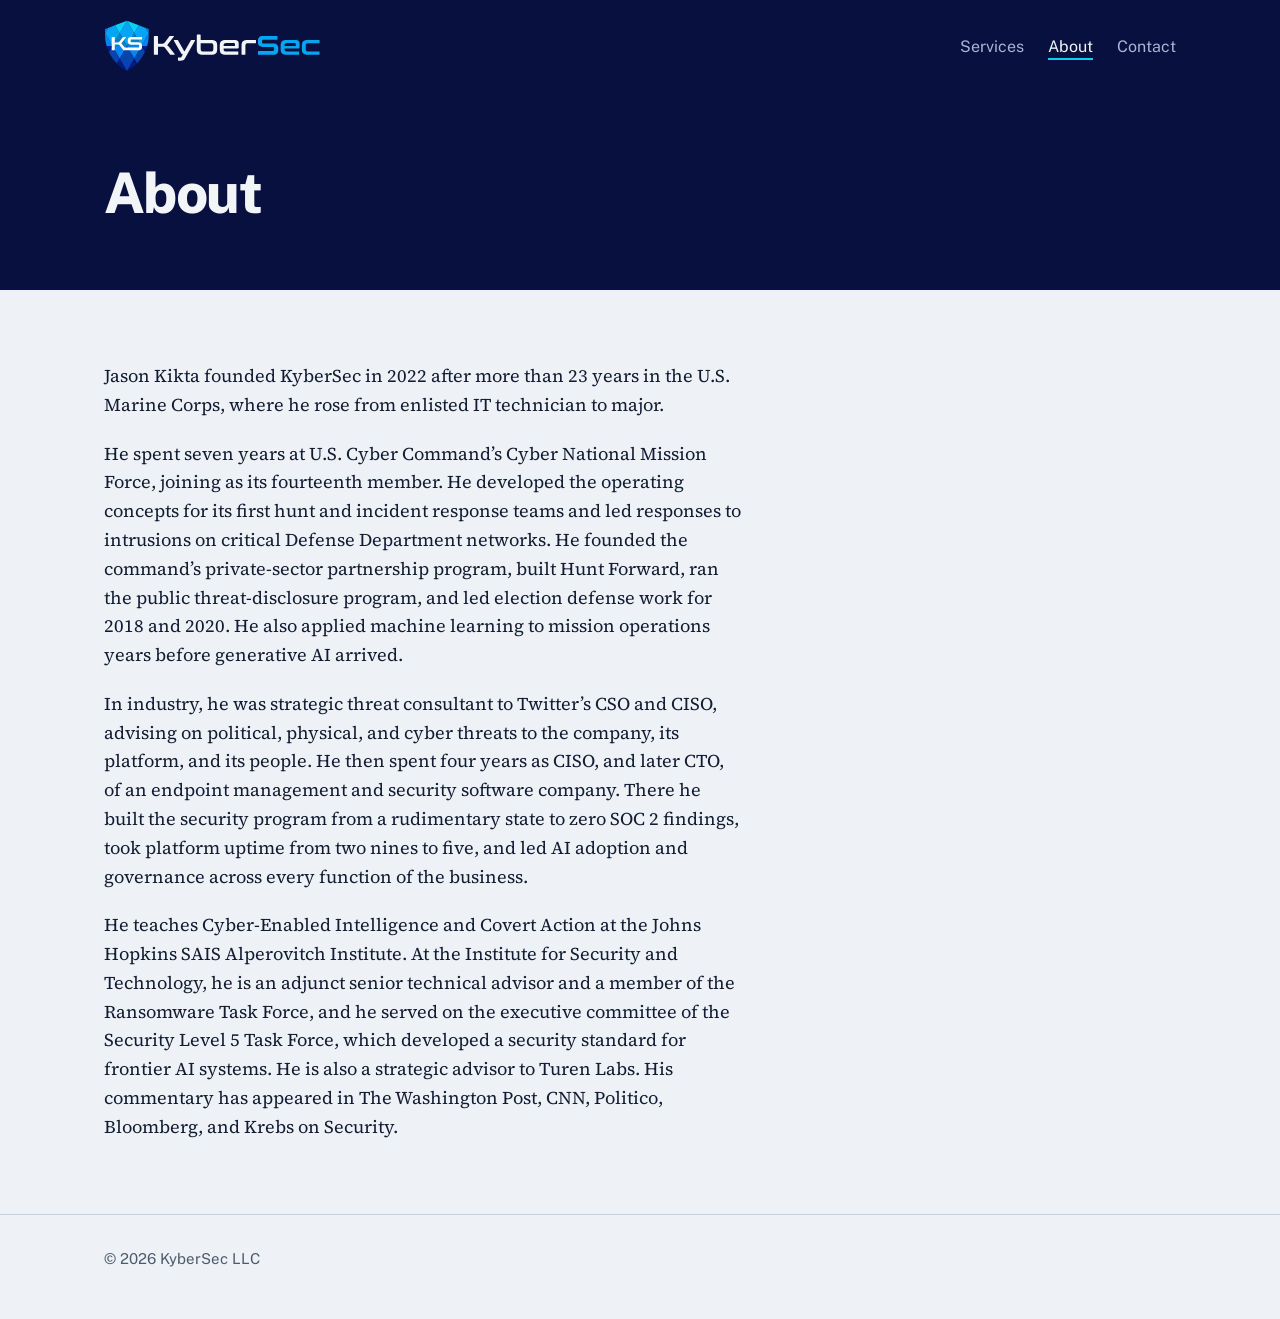
==== about/index.html @ e491bffc "Split site into home, services, about, and contact pages; add 404 Co-Authored-By: Claude Opus 5.5 <n" ====
<!doctype html>
<html lang="en">
<head>
  <meta charset="utf-8">
  <meta name="viewport" content="width=device-width, initial-scale=1">
  <meta http-equiv="Content-Security-Policy" content="default-src 'none'; style-src 'self'; font-src 'self'; img-src 'self'; base-uri 'none'; form-action 'none'">
  <meta name="referrer" content="strict-origin-when-cross-origin">
  <title>About | KyberSec LLC</title>
  <meta name="description" content="KyberSec LLC is the independent security consulting practice of Jason Kikta, advising executives, boards, and investors facing ransomware, extortion, and state-backed threats.">
  <link rel="canonical" href="https://www.kybersec.llc/about/">
  <meta property="og:type" content="website">
  <meta property="og:url" content="https://www.kybersec.llc/about/">
  <meta property="og:title" content="About | KyberSec LLC">
  <meta property="og:description" content="KyberSec LLC is the independent security consulting practice of Jason Kikta, advising executives, boards, and investors facing ransomware, extortion, and state-backed threats.">
  <meta property="og:image" content="https://www.kybersec.llc/og-image.png">
  <meta property="og:image:width" content="1200">
  <meta property="og:image:height" content="630">
  <meta name="twitter:card" content="summary_large_image">
  <link rel="icon" href="/favicon.svg" type="image/svg+xml">
  <link rel="icon" href="/favicon-32.png" sizes="32x32" type="image/png">
  <link rel="apple-touch-icon" href="/apple-touch-icon.png">
  <meta name="theme-color" content="#08103f">
  <link rel="preload" href="/fonts/public-sans.woff2" as="font" type="font/woff2" crossorigin>
  <link rel="preload" href="/fonts/source-serif-4.woff2" as="font" type="font/woff2" crossorigin>
  <link rel="stylesheet" href="/styles.css">
</head>
<body>
  <a class="skip" href="#main">Skip to content</a>
  <header class="masthead">
    <div class="wrap masthead-inner">
      <a class="wordmark" href="/"><img src="/logo-reverse.svg" alt="KyberSec LLC, home" width="250" height="60"></a>
      <nav aria-label="Primary">
        <ul>
          <li><a href="/services/">Services</a></li>
          <li><a href="/about/" aria-current="page">About</a></li>
          <li><a href="/contact/">Contact</a></li>
        </ul>
      </nav>
    </div>
    <div class="wrap hero hero-page">
      <h1>About</h1>
    </div>
  </header>

  <main id="main" class="wrap page-body">
        <div class="prose">
          <p>Jason Kikta founded KyberSec in 2022 after more than 23 years in the U.S. Marine Corps, where he rose from enlisted IT technician to major.</p>
          <p>He spent seven years at U.S. Cyber Command&rsquo;s Cyber National Mission Force, joining as its fourteenth member. He developed the operating concepts for its first hunt and incident response teams and led responses to intrusions on critical Defense Department networks. He founded the command&rsquo;s private-sector partnership program, built Hunt Forward, ran the public threat-disclosure program, and led election defense work for 2018 and 2020. He also applied machine learning to mission operations years before generative AI arrived.</p>
          <p>In industry, he was strategic threat consultant to Twitter&rsquo;s CSO and CISO, advising on political, physical, and cyber threats to the company, its platform, and its people. He then spent four years as CISO, and later CTO, of an endpoint management and security software company. There he built the security program from a rudimentary state to zero SOC&nbsp;2 findings, took platform uptime from two nines to five, and led AI adoption and governance across every function of the business.</p>
          <p>He teaches Cyber-Enabled Intelligence and Covert Action at the Johns Hopkins SAIS Alperovitch Institute. At the Institute for Security and Technology, he is an adjunct senior technical advisor and a member of the Ransomware Task Force, and he served on the executive committee of the Security Level&nbsp;5 Task Force, which developed a security standard for frontier AI systems. He is also a strategic advisor to Turen Labs. His commentary has appeared in The Washington Post, CNN, Politico, Bloomberg, and Krebs on Security.</p>
        </div>
  </main>

  <footer class="footer">
    <div class="wrap"><p>&copy; 2026 KyberSec LLC</p></div>
  </footer>
</body>
</html>
---- styles.css ----
@font-face {
  font-family: "Public Sans";
  src: url("fonts/public-sans.woff2") format("woff2");
  font-weight: 100 900;
  font-style: normal;
  font-display: swap;
}
@font-face {
  font-family: "Source Serif 4";
  src: url("fonts/source-serif-4.woff2") format("woff2");
  font-weight: 200 900;
  font-style: normal;
  font-display: swap;
}
@font-face {
  font-family: "Source Serif 4";
  src: url("fonts/source-serif-4-italic.woff2") format("woff2");
  font-weight: 200 900;
  font-style: italic;
  font-display: swap;
}

:root {
  --paper: #eef1f5;
  --ink: #121c33;
  --head: #061a86;
  --muted: #4d5a6e;
  --rule: #c9d1dc;
  --accent: #0684f4;
  --hero-bg: #08103f;
  --hero-ink: #f2f5f7;
  --hero-muted: #aab5d4;
  --hero-accent: #06d3f4;
  --sans: "Public Sans", system-ui, -apple-system, "Segoe UI", sans-serif;
  --serif: "Source Serif 4", Georgia, "Times New Roman", serif;
  --wrap: 72rem;
  --gutter: clamp(1rem, 4vw, 2.5rem);
}

@media (prefers-color-scheme: dark) {
  :root {
    --paper: #0b1230;
    --ink: #e4e9f2;
    --head: #e4e9f2;
    --muted: #9aa6c0;
    --rule: #243063;
    --accent: #06a5f4;
    --hero-bg: #060b2a;
  }
}

*, *::before, *::after { box-sizing: border-box; }

html { -webkit-text-size-adjust: 100%; scroll-behavior: smooth; }
@media (prefers-reduced-motion: reduce) { html { scroll-behavior: auto; } }

body {
  margin: 0;
  background: var(--paper);
  color: var(--ink);
  font-family: var(--serif);
  font-size: 1.125rem;
  line-height: 1.6;
  font-optical-sizing: auto;
  text-rendering: optimizeLegibility;
}

a { color: inherit; text-decoration-color: var(--accent); text-decoration-thickness: 1.5px; text-underline-offset: 0.2em; }
a:hover { text-decoration-thickness: 2.5px; }
:focus-visible { outline: 3px solid var(--accent); outline-offset: 3px; border-radius: 2px; }

.wrap { max-width: var(--wrap); margin-inline: auto; padding-inline: var(--gutter); }

.skip {
  position: absolute; left: -999px; top: 0;
  background: var(--paper); color: var(--ink); padding: 0.5rem 1rem; z-index: 10;
}
.skip:focus { left: 1rem; top: 1rem; }

/* Masthead and hero: the one loud element on the page */
.masthead {
  background: var(--hero-bg);
  color: var(--hero-ink);
  --accent: var(--hero-accent);
}
.masthead-inner {
  display: flex; align-items: center; justify-content: space-between;
  gap: 1rem; flex-wrap: wrap;
  padding-block: 1.25rem;
  font-family: var(--sans);
}
.wordmark { display: block; line-height: 0; }
.wordmark img { display: block; height: clamp(2.5rem, 5vw, 3.25rem); width: auto; }
.masthead nav ul { list-style: none; margin: 0; padding: 0; display: flex; gap: 1.5rem; }
.masthead nav a { text-decoration: none; font-size: 1rem; color: var(--hero-muted); }
.masthead nav a:hover { color: var(--hero-ink); text-decoration: underline; text-decoration-color: var(--accent); }

.hero { padding-block: clamp(3rem, 10vw, 7.5rem) clamp(3rem, 8vw, 6rem); }
.hero h1 {
  font-family: var(--sans);
  font-weight: 780;
  font-size: clamp(2.125rem, 5.4vw, 4.25rem);
  line-height: 1.04;
  letter-spacing: -0.028em;
  max-width: 21ch;
  margin: 0 0 1.75rem;
  text-wrap: balance;
}
.hero-sub {
  font-size: clamp(1.125rem, 2vw, 1.375rem);
  color: var(--hero-muted);
  max-width: 52ch;
  margin: 0 0 1.5rem;
}
.hero-cta { margin: 0; font-family: var(--sans); font-weight: 600; font-size: 1.0625rem; }

/* Content sections: label column plus content column */
.band { padding-block: clamp(3rem, 7vw, 5rem); }
.band + .band { border-top: 1px solid var(--rule); }

.grid { display: grid; grid-template-columns: 1fr; gap: 1.25rem; }
@media (min-width: 52rem) {
  .grid { grid-template-columns: 13rem minmax(0, 1fr); gap: 3rem; }
  .grid > h2 { position: sticky; top: 1.5rem; align-self: start; }
}

h2 {
  color: var(--head);
  font-family: var(--sans);
  font-weight: 650;
  font-size: 1.25rem;
  letter-spacing: -0.01em;
  margin: 0;
}

.services { margin: 0; }
.services > div { padding-block: 1.5rem; border-top: 1px solid var(--rule); }
.services > div:first-child { border-top: 0; padding-top: 0; }
.services dt {
  color: var(--head);
  font-family: var(--sans);
  font-weight: 650;
  font-size: 1.1875rem;
  line-height: 1.3;
  letter-spacing: -0.008em;
  margin-bottom: 0.5rem;
  max-width: 50ch;
}
.services dd { margin: 0; max-width: 64ch; color: var(--ink); }

.prose { max-width: 64ch; }
.prose p { margin: 0 0 1.1em; }
.prose p:last-child { margin-bottom: 0; }

.contact-list { list-style: none; margin: 1rem 0 0; padding: 0; font-family: var(--sans); font-weight: 600; }
.contact-list li + li { margin-top: 0.4rem; }

.footer {
  padding-block: 2rem 3rem;
  border-top: 1px solid var(--rule);
  font-family: var(--sans);
  font-size: 0.9375rem;
  color: var(--muted);
}
.footer p { margin: 0; }

/* Multi-page additions */
.masthead nav a[aria-current="page"] {
  color: var(--hero-ink);
  text-decoration: underline;
  text-decoration-color: var(--accent);
  text-decoration-thickness: 2px;
  text-underline-offset: 0.4em;
}
.hero-page { padding-block: clamp(2.5rem, 6vw, 4.5rem) clamp(2rem, 5vw, 3.5rem); }
.hero-page h1 { font-size: clamp(2.25rem, 5vw, 3.5rem); margin-bottom: 0.75rem; }
.hero-page .hero-sub { margin-bottom: 0; }
.page-body { padding-block: clamp(2.5rem, 6vw, 4.5rem); }
.page-body > .services, .page-body > .prose { max-width: 64ch; }
.page-body > .services > div:first-child { padding-top: 0; }

.service-names { list-style: none; margin: 0; padding: 0; font-family: var(--sans); font-weight: 600; color: var(--head); font-size: 1.125rem; line-height: 1.35; }
.service-names li { padding-block: 0.75rem; border-top: 1px solid var(--rule); }
.service-names li:first-child { border-top: 0; padding-top: 0; }
.more { font-family: var(--sans); font-weight: 600; margin: 1.5rem 0 0; }
.prose .more { margin-top: 1.25rem; }
.service-names a { text-decoration: none; }
.service-names a:hover { text-decoration: underline; text-decoration-color: var(--accent); }
.services > div { scroll-margin-top: 1.5rem; }
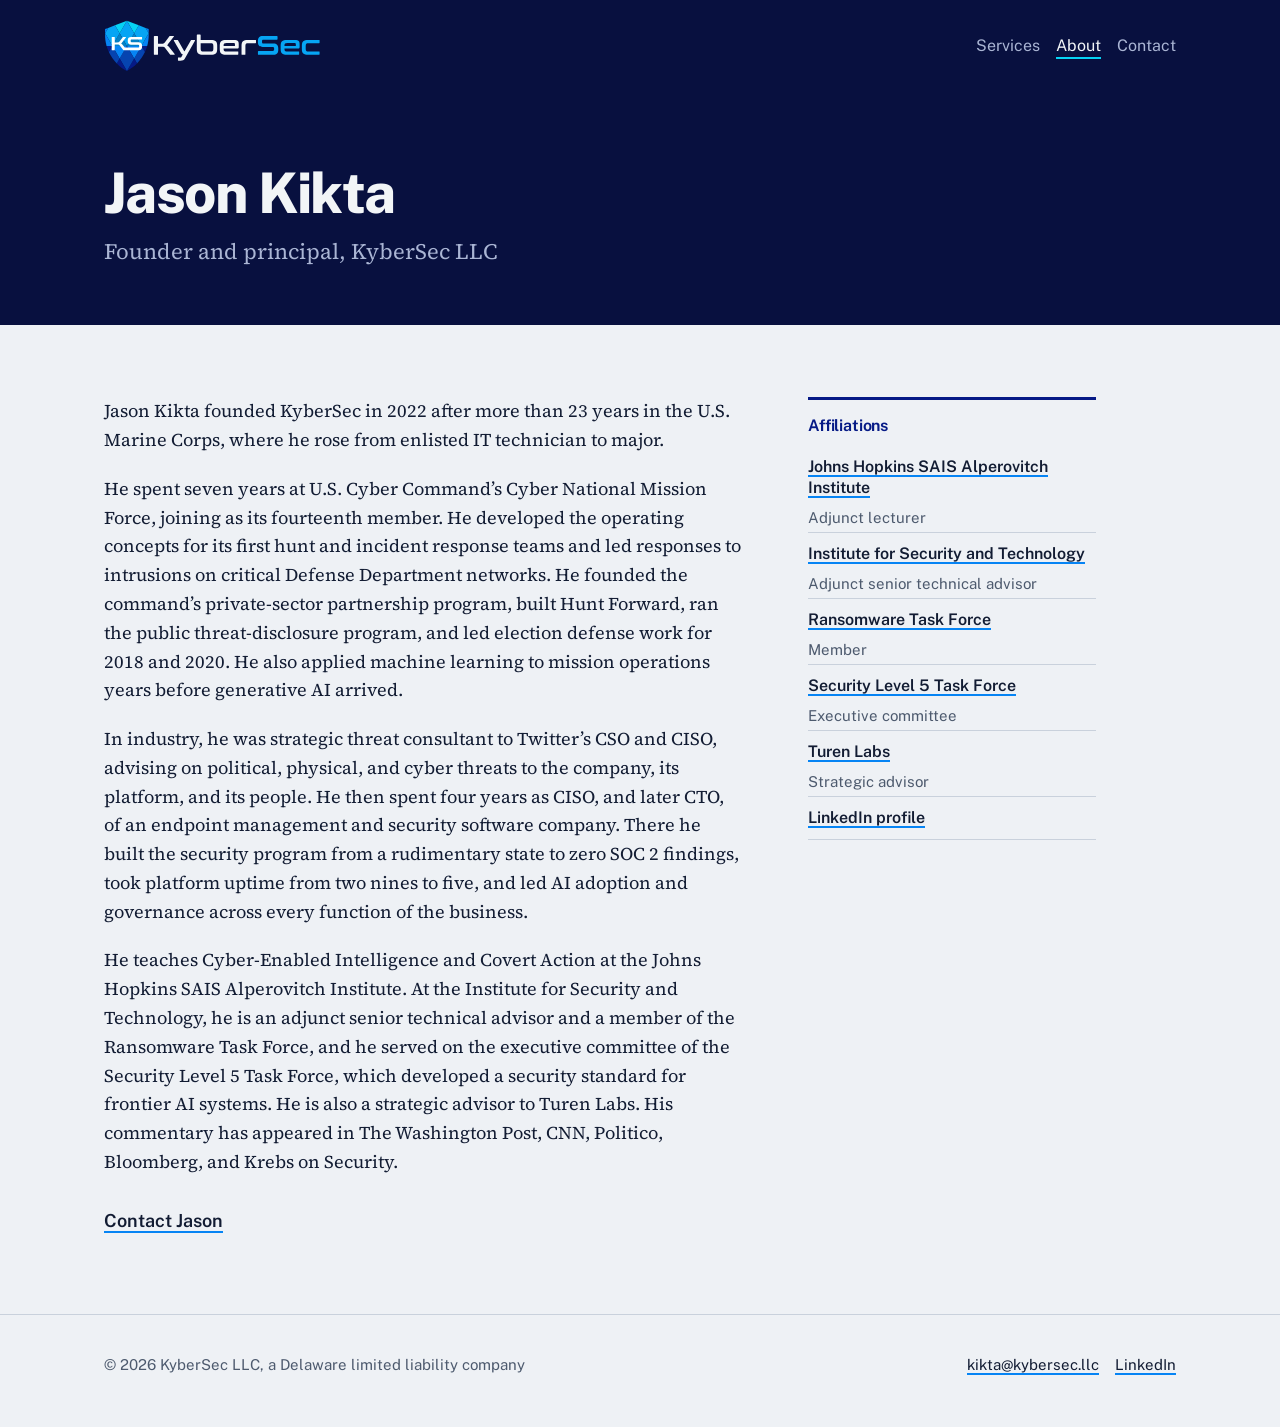
==== commit eae7fb7c: "Apply design review fixes; add llms.txt, robots, sitemap, security.txt, manifest Co-Authored-By: Cla" ====
--- a/about/index.html
+++ b/about/index.html
@@ -3,26 +3,63 @@
 <head>
   <meta charset="utf-8">
   <meta name="viewport" content="width=device-width, initial-scale=1">
-  <meta http-equiv="Content-Security-Policy" content="default-src 'none'; style-src 'self'; font-src 'self'; img-src 'self'; base-uri 'none'; form-action 'none'">
+  <meta http-equiv="Content-Security-Policy" content="default-src 'none'; style-src 'self'; font-src 'self'; img-src 'self'; manifest-src 'self'; base-uri 'none'; form-action 'none'">
   <meta name="referrer" content="strict-origin-when-cross-origin">
-  <title>About | KyberSec LLC</title>
-  <meta name="description" content="KyberSec LLC is the independent security consulting practice of Jason Kikta, advising executives, boards, and investors facing ransomware, extortion, and state-backed threats.">
+  <title>Jason Kikta | KyberSec LLC</title>
+  <meta name="description" content="Jason Kikta, founder of KyberSec LLC: former U.S. Cyber Command Cyber National Mission Force, former CISO and CTO, and adjunct at Johns Hopkins SAIS and the Institute for Security and Technology.">
   <link rel="canonical" href="https://www.kybersec.llc/about/">
   <meta property="og:type" content="website">
+  <meta property="og:site_name" content="KyberSec LLC">
   <meta property="og:url" content="https://www.kybersec.llc/about/">
-  <meta property="og:title" content="About | KyberSec LLC">
-  <meta property="og:description" content="KyberSec LLC is the independent security consulting practice of Jason Kikta, advising executives, boards, and investors facing ransomware, extortion, and state-backed threats.">
+  <meta property="og:title" content="Jason Kikta | KyberSec LLC">
+  <meta property="og:description" content="Jason Kikta, founder of KyberSec LLC: former U.S. Cyber Command Cyber National Mission Force, former CISO and CTO, and adjunct at Johns Hopkins SAIS and the Institute for Security and Technology.">
   <meta property="og:image" content="https://www.kybersec.llc/og-image.png">
   <meta property="og:image:width" content="1200">
   <meta property="og:image:height" content="630">
+  <meta property="og:image:alt" content="KyberSec logo on a navy background with the line: Independent security advice from Jason Kikta.">
   <meta name="twitter:card" content="summary_large_image">
   <link rel="icon" href="/favicon.svg" type="image/svg+xml">
   <link rel="icon" href="/favicon-32.png" sizes="32x32" type="image/png">
   <link rel="apple-touch-icon" href="/apple-touch-icon.png">
+  <link rel="manifest" href="/site.webmanifest">
+  <link rel="describedby" href="/llms.txt" type="text/markdown">
   <meta name="theme-color" content="#08103f">
   <link rel="preload" href="/fonts/public-sans.woff2" as="font" type="font/woff2" crossorigin>
   <link rel="preload" href="/fonts/source-serif-4.woff2" as="font" type="font/woff2" crossorigin>
   <link rel="stylesheet" href="/styles.css">
+  <script type="application/ld+json">
+{
+ "@context": "https://schema.org",
+ "@graph": [
+  {
+   "@type": "ProfessionalService",
+   "@id": "https://www.kybersec.llc/#org",
+   "name": "KyberSec LLC",
+   "url": "https://www.kybersec.llc/",
+   "logo": "https://www.kybersec.llc/logo.svg",
+   "email": "kikta@kybersec.llc",
+   "founder": {
+    "@id": "https://www.kybersec.llc/about/#jason"
+   },
+   "description": "Independent security consulting for executives, boards, and investors facing ransomware, extortion, and state-backed threats."
+  },
+  {
+   "@type": "Person",
+   "@id": "https://www.kybersec.llc/about/#jason",
+   "name": "Jason Kikta",
+   "jobTitle": "Principal",
+   "worksFor": {
+    "@id": "https://www.kybersec.llc/#org"
+   },
+   "url": "https://www.kybersec.llc/about/",
+   "sameAs": [
+    "https://www.linkedin.com/in/jkikta",
+    "https://securityandtechnology.org/person/jason-kikta/"
+   ]
+  }
+ ]
+}
+  </script>
 </head>
 <body>
   <a class="skip" href="#main">Skip to content</a>
@@ -37,22 +74,44 @@
         </ul>
       </nav>
     </div>
-    <div class="wrap hero hero-page">
-      <h1>About</h1>
+  </header>
+  <main id="main" tabindex="-1">
+    <div class="hero-band">
+      <div class="wrap hero hero-page">
+        <h1>Jason Kikta</h1>
+      <p class="hero-sub">Founder and principal, KyberSec LLC</p>
+      </div>
     </div>
-  </header>
-
-  <main id="main" class="wrap page-body">
-        <div class="prose">
+    <div class="wrap page-body about-grid">
+      <div class="prose" id="jason">
           <p>Jason Kikta founded KyberSec in 2022 after more than 23 years in the U.S. Marine Corps, where he rose from enlisted IT technician to major.</p>
           <p>He spent seven years at U.S. Cyber Command&rsquo;s Cyber National Mission Force, joining as its fourteenth member. He developed the operating concepts for its first hunt and incident response teams and led responses to intrusions on critical Defense Department networks. He founded the command&rsquo;s private-sector partnership program, built Hunt Forward, ran the public threat-disclosure program, and led election defense work for 2018 and 2020. He also applied machine learning to mission operations years before generative AI arrived.</p>
           <p>In industry, he was strategic threat consultant to Twitter&rsquo;s CSO and CISO, advising on political, physical, and cyber threats to the company, its platform, and its people. He then spent four years as CISO, and later CTO, of an endpoint management and security software company. There he built the security program from a rudimentary state to zero SOC&nbsp;2 findings, took platform uptime from two nines to five, and led AI adoption and governance across every function of the business.</p>
           <p>He teaches Cyber-Enabled Intelligence and Covert Action at the Johns Hopkins SAIS Alperovitch Institute. At the Institute for Security and Technology, he is an adjunct senior technical advisor and a member of the Ransomware Task Force, and he served on the executive committee of the Security Level&nbsp;5 Task Force, which developed a security standard for frontier AI systems. He is also a strategic advisor to Turen Labs. His commentary has appeared in The Washington Post, CNN, Politico, Bloomberg, and Krebs on Security.</p>
-        </div>
+        <p class="more"><a href="/contact/">Contact Jason</a></p>
+      </div>
+      <aside class="facts" aria-labelledby="facts-h">
+        <h2 id="facts-h">Affiliations</h2>
+        <ul>
+          <li><a href="https://alperovitch.sais.jhu.edu/">Johns Hopkins SAIS Alperovitch Institute</a><span>Adjunct lecturer</span></li>
+          <li><a href="https://securityandtechnology.org/person/jason-kikta/">Institute for Security and Technology</a><span>Adjunct senior technical advisor</span></li>
+          <li><a href="https://securityandtechnology.org/ransomwaretaskforce/">Ransomware Task Force</a><span>Member</span></li>
+          <li><a href="https://securityandtechnology.org/sl5/">Security Level&nbsp;5 Task Force</a><span>Executive committee</span></li>
+          <li><a href="https://turen.io/">Turen Labs</a><span>Strategic advisor</span></li>
+          <li><a href="https://www.linkedin.com/in/jkikta" rel="noopener">LinkedIn profile</a></li>
+        </ul>
+      </aside>
+    </div>
   </main>
 
   <footer class="footer">
-    <div class="wrap"><p>&copy; 2026 KyberSec LLC</p></div>
+    <div class="wrap footer-inner">
+      <p>&copy; 2026 KyberSec LLC, a Delaware limited liability company</p>
+      <ul>
+        <li><a href="mailto:kikta@kybersec.llc">kikta@kybersec.llc</a></li>
+        <li><a href="https://www.linkedin.com/in/jkikta" rel="noopener">LinkedIn</a></li>
+      </ul>
+    </div>
   </footer>
 </body>
 </html>
--- a/styles.css
+++ b/styles.css
@@ -39,13 +39,13 @@
 
 @media (prefers-color-scheme: dark) {
   :root {
-    --paper: #0b1230;
+    --paper: #0f1838;
     --ink: #e4e9f2;
-    --head: #e4e9f2;
-    --muted: #9aa6c0;
-    --rule: #243063;
+    --head: #9ccbff;
+    --muted: #a3afc8;
+    --rule: #2a3770;
     --accent: #06a5f4;
-    --hero-bg: #060b2a;
+    --hero-bg: #050920;
   }
 }
 
@@ -77,94 +77,34 @@
 }
 .skip:focus { left: 1rem; top: 1rem; }
 
+/* Page frame: footer stays at the bottom on short pages */
+body { display: flex; flex-direction: column; min-height: 100vh; min-height: 100dvh; }
+main { flex: 1 0 auto; }
+main:focus { outline: none; }
+
 /* Masthead and hero: the one loud element on the page */
-.masthead {
+.masthead, .hero-band {
   background: var(--hero-bg);
   color: var(--hero-ink);
   --accent: var(--hero-accent);
 }
+@media (prefers-color-scheme: dark) {
+  .hero-band { border-bottom: 1px solid var(--rule); }
+}
 .masthead-inner {
   display: flex; align-items: center; justify-content: space-between;
-  gap: 1rem; flex-wrap: wrap;
-  padding-block: 1.25rem;
-  font-family: var(--sans);
-}
-.wordmark { display: block; line-height: 0; }
+  gap: 0.5rem 1rem; flex-wrap: wrap;
+  padding-block: 0.75rem;
+  font-family: var(--sans);
+}
+.wordmark { display: block; line-height: 0; padding-block: 0.5rem; }
 .wordmark img { display: block; height: clamp(2.5rem, 5vw, 3.25rem); width: auto; }
-.masthead nav ul { list-style: none; margin: 0; padding: 0; display: flex; gap: 1.5rem; }
-.masthead nav a { text-decoration: none; font-size: 1rem; color: var(--hero-muted); }
+.masthead nav ul { list-style: none; margin: 0 -0.5rem; padding: 0; display: flex; }
+.masthead nav a {
+  display: inline-block; padding: 0.75rem 0.5rem;
+  text-decoration: none; font-size: 1rem; color: var(--hero-muted);
+}
 .masthead nav a:hover { color: var(--hero-ink); text-decoration: underline; text-decoration-color: var(--accent); }
-
-.hero { padding-block: clamp(3rem, 10vw, 7.5rem) clamp(3rem, 8vw, 6rem); }
-.hero h1 {
-  font-family: var(--sans);
-  font-weight: 780;
-  font-size: clamp(2.125rem, 5.4vw, 4.25rem);
-  line-height: 1.04;
-  letter-spacing: -0.028em;
-  max-width: 21ch;
-  margin: 0 0 1.75rem;
-  text-wrap: balance;
-}
-.hero-sub {
-  font-size: clamp(1.125rem, 2vw, 1.375rem);
-  color: var(--hero-muted);
-  max-width: 52ch;
-  margin: 0 0 1.5rem;
-}
-.hero-cta { margin: 0; font-family: var(--sans); font-weight: 600; font-size: 1.0625rem; }
-
-/* Content sections: label column plus content column */
-.band { padding-block: clamp(3rem, 7vw, 5rem); }
-.band + .band { border-top: 1px solid var(--rule); }
-
-.grid { display: grid; grid-template-columns: 1fr; gap: 1.25rem; }
-@media (min-width: 52rem) {
-  .grid { grid-template-columns: 13rem minmax(0, 1fr); gap: 3rem; }
-  .grid > h2 { position: sticky; top: 1.5rem; align-self: start; }
-}
-
-h2 {
-  color: var(--head);
-  font-family: var(--sans);
-  font-weight: 650;
-  font-size: 1.25rem;
-  letter-spacing: -0.01em;
-  margin: 0;
-}
-
-.services { margin: 0; }
-.services > div { padding-block: 1.5rem; border-top: 1px solid var(--rule); }
-.services > div:first-child { border-top: 0; padding-top: 0; }
-.services dt {
-  color: var(--head);
-  font-family: var(--sans);
-  font-weight: 650;
-  font-size: 1.1875rem;
-  line-height: 1.3;
-  letter-spacing: -0.008em;
-  margin-bottom: 0.5rem;
-  max-width: 50ch;
-}
-.services dd { margin: 0; max-width: 64ch; color: var(--ink); }
-
-.prose { max-width: 64ch; }
-.prose p { margin: 0 0 1.1em; }
-.prose p:last-child { margin-bottom: 0; }
-
-.contact-list { list-style: none; margin: 1rem 0 0; padding: 0; font-family: var(--sans); font-weight: 600; }
-.contact-list li + li { margin-top: 0.4rem; }
-
-.footer {
-  padding-block: 2rem 3rem;
-  border-top: 1px solid var(--rule);
-  font-family: var(--sans);
-  font-size: 0.9375rem;
-  color: var(--muted);
-}
-.footer p { margin: 0; }
-
-/* Multi-page additions */
 .masthead nav a[aria-current="page"] {
   color: var(--hero-ink);
   text-decoration: underline;
@@ -172,18 +112,94 @@
   text-decoration-thickness: 2px;
   text-underline-offset: 0.4em;
 }
-.hero-page { padding-block: clamp(2.5rem, 6vw, 4.5rem) clamp(2rem, 5vw, 3.5rem); }
-.hero-page h1 { font-size: clamp(2.25rem, 5vw, 3.5rem); margin-bottom: 0.75rem; }
-.hero-page .hero-sub { margin-bottom: 0; }
+
+.hero { padding-block: clamp(2.5rem, 9vw, 7rem) clamp(3rem, 8vw, 6rem); }
+.hero h1 {
+  font-family: var(--sans);
+  font-weight: 780;
+  font-size: clamp(2.125rem, 5.4vw, 4.25rem);
+  line-height: 1.04;
+  letter-spacing: -0.028em;
+  max-width: 21ch;
+  margin: 0;
+  text-wrap: balance;
+}
+.hero-sub {
+  font-size: clamp(1.125rem, 2vw, 1.375rem);
+  color: var(--hero-muted);
+  max-width: 52ch;
+  margin: 0.75rem 0 0;
+}
+.hero-page { padding-block: clamp(2rem, 6vw, 4.5rem) clamp(2rem, 5vw, 3.5rem); }
+.hero-page h1 { font-size: clamp(2.25rem, 5vw, 3.5rem); }
+
+/* Body */
 .page-body { padding-block: clamp(2.5rem, 6vw, 4.5rem); }
-.page-body > .services, .page-body > .prose { max-width: 64ch; }
-.page-body > .services > div:first-child { padding-top: 0; }
-
-.service-names { list-style: none; margin: 0; padding: 0; font-family: var(--sans); font-weight: 600; color: var(--head); font-size: 1.125rem; line-height: 1.35; }
-.service-names li { padding-block: 0.75rem; border-top: 1px solid var(--rule); }
-.service-names li:first-child { border-top: 0; padding-top: 0; }
-.more { font-family: var(--sans); font-weight: 600; margin: 1.5rem 0 0; }
-.prose .more { margin-top: 1.25rem; }
-.service-names a { text-decoration: none; }
+
+h2 {
+  color: var(--head);
+  font-family: var(--sans);
+  font-weight: 650;
+  font-size: 1.25rem;
+  line-height: 1.3;
+  letter-spacing: -0.01em;
+  margin: 0;
+}
+.section-label { margin-bottom: 1rem; }
+
+.prose { max-width: 64ch; }
+.prose p { margin: 0 0 1.1em; }
+.prose p:last-child { margin-bottom: 0; }
+.prose h2 { margin: 2.25rem 0 0.5rem; }
+
+/* Home: service index */
+.service-names { list-style: none; margin: 0; padding: 0; max-width: 64ch; font-family: var(--sans); font-weight: 600; font-size: 1.125rem; line-height: 1.35; }
+.service-names li { border-top: 1px solid var(--rule); }
+.service-names li:last-child { border-bottom: 1px solid var(--rule); }
+.service-names a {
+  display: flex; justify-content: space-between; align-items: baseline; gap: 1rem;
+  padding-block: 0.9rem;
+  color: var(--head); text-decoration: none;
+}
+.service-names a::after { content: "\203A"; color: var(--accent); font-size: 1.4em; line-height: 0.8; }
 .service-names a:hover { text-decoration: underline; text-decoration-color: var(--accent); }
-.services > div { scroll-margin-top: 1.5rem; }
+
+/* Services page */
+.services { max-width: 64ch; }
+.service { padding-block: 1.5rem; border-top: 1px solid var(--rule); scroll-margin-top: 1.5rem; }
+.service:first-child { border-top: 0; padding-top: 0; }
+.service h2 { font-size: 1.1875rem; margin-bottom: 0.5rem; }
+.service p { margin: 0; }
+.more { font-family: var(--sans); font-weight: 600; margin: 2rem 0 0; }
+.prose .more { margin-top: 1.5rem; }
+
+/* About page */
+.about-grid { display: grid; gap: 2.5rem; }
+@media (min-width: 60rem) {
+  .about-grid { grid-template-columns: minmax(0, 64ch) minmax(14rem, 18rem); gap: 4rem; align-items: start; }
+}
+.facts { font-family: var(--sans); font-size: 1rem; line-height: 1.35; border-top: 3px solid var(--head); padding-top: 1rem; }
+.facts h2 { font-size: 1rem; margin-bottom: 0.5rem; }
+.facts ul { list-style: none; margin: 0; padding: 0; }
+.facts li { padding-block: 0.6rem; border-bottom: 1px solid var(--rule); }
+.facts a { font-weight: 600; }
+.facts span { display: block; color: var(--muted); font-size: 0.9375rem; margin-top: 0.15rem; }
+
+/* Contact */
+.contact-list { list-style: none; margin: 0.75rem 0 0; padding: 0; font-family: var(--sans); font-weight: 600; }
+.contact-list a { display: inline-block; padding-block: 0.6rem; }
+
+/* Footer */
+.footer {
+  padding-block: 1.75rem 2.5rem;
+  border-top: 1px solid var(--rule);
+  font-family: var(--sans);
+  font-size: 0.9375rem;
+  color: var(--muted);
+}
+.footer-inner { display: flex; flex-wrap: wrap; justify-content: space-between; align-items: center; gap: 0.5rem 1.5rem; }
+.footer p { margin: 0; }
+.footer ul { list-style: none; margin: 0 -0.5rem; padding: 0; display: flex; flex-wrap: wrap; }
+.footer ul a { display: inline-block; padding: 0.6rem 0.5rem; color: var(--ink); }
+.facts a, .more a { display: inline-block; padding-block: 0.4rem; }
+.facts li { padding-block: 0.25rem; }
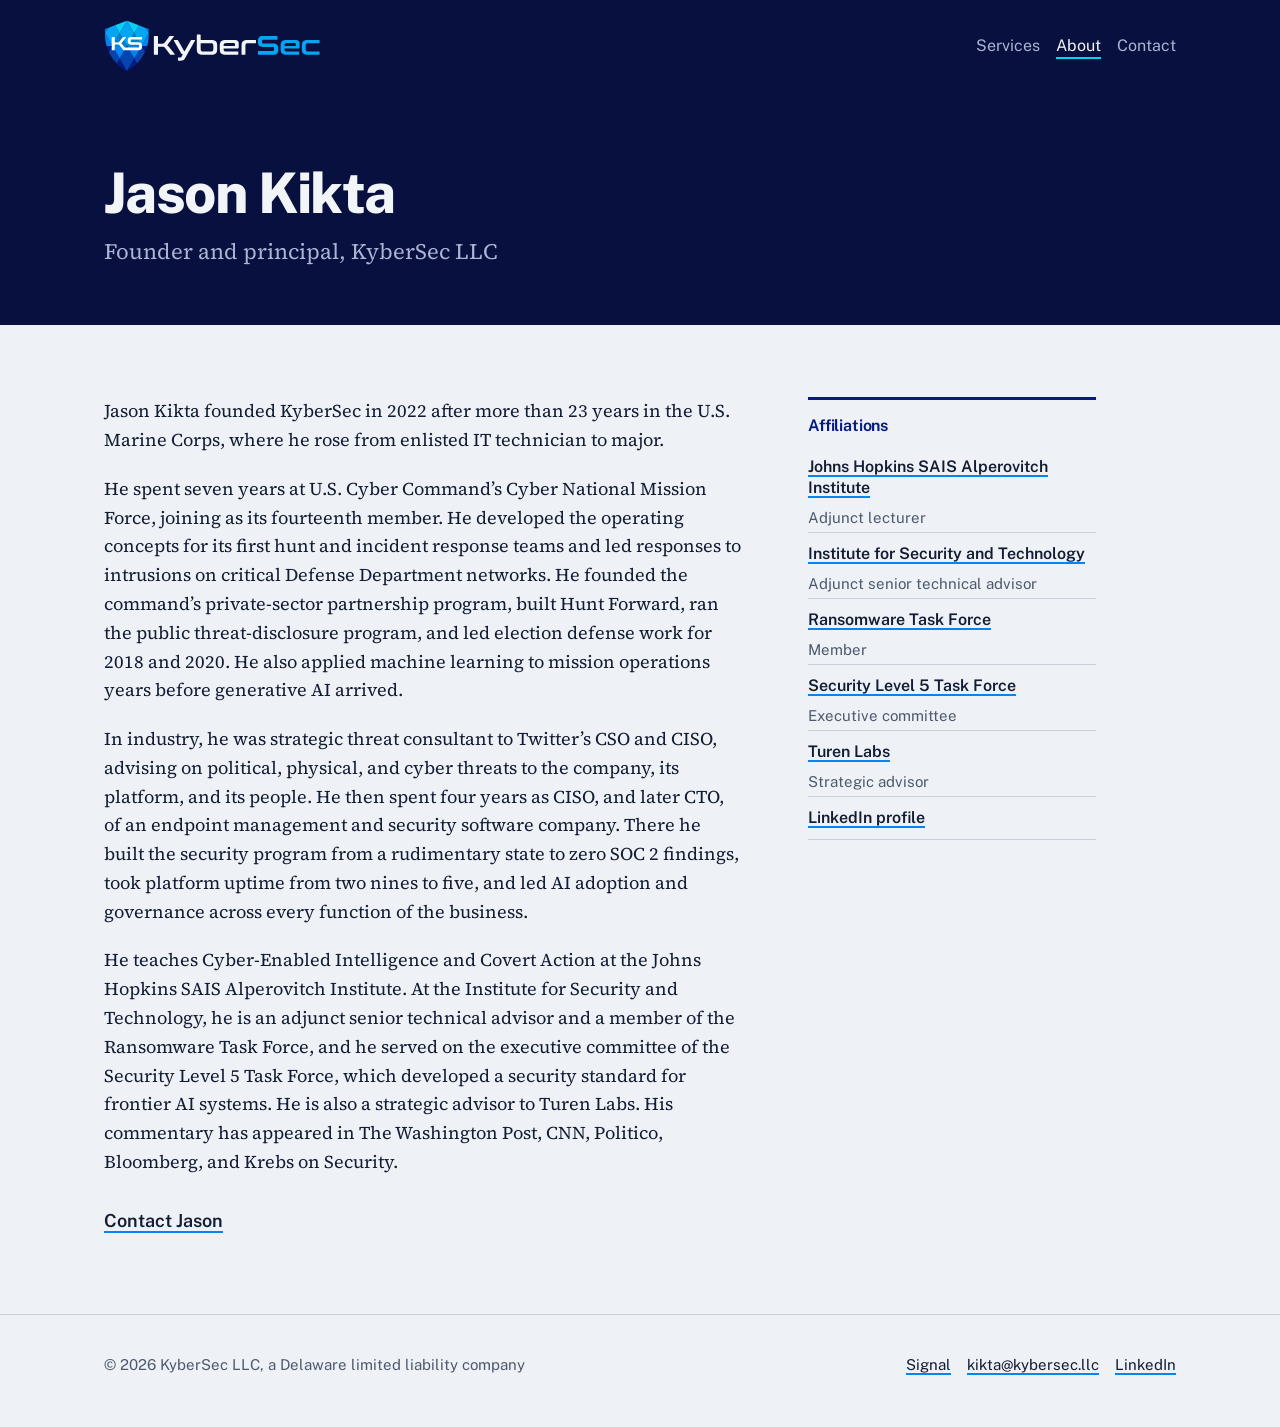
==== commit a7f01f68: "Make Signal the primary contact: tap link, QR code, footer link Co-Authored-By: Claude Opus 5.5 <nor" ====
--- a/about/index.html
+++ b/about/index.html
@@ -108,6 +108,7 @@
     <div class="wrap footer-inner">
       <p>&copy; 2026 KyberSec LLC, a Delaware limited liability company</p>
       <ul>
+        <li><a href="https://signal.me/#eu/uKuiqjh27JBwfQ8UtlD77HINbyJ3RTp33RQztLLfVzUA3m6VDRRMsIzrnYrjlqFu" rel="noopener">Signal</a></li>
         <li><a href="mailto:kikta@kybersec.llc">kikta@kybersec.llc</a></li>
         <li><a href="https://www.linkedin.com/in/jkikta" rel="noopener">LinkedIn</a></li>
       </ul>
--- a/styles.css
+++ b/styles.css
@@ -203,3 +203,21 @@
 .footer ul a { display: inline-block; padding: 0.6rem 0.5rem; color: var(--ink); }
 .facts a, .more a { display: inline-block; padding-block: 0.4rem; }
 .facts li { padding-block: 0.25rem; }
+.contact-list li { padding-block: 0.6rem; }
+.contact-list li a { padding-block: 0; }
+.handle { font-weight: 600; }
+.contact-list li:has(> a:only-child) a { padding-block: 0.6rem; }
+
+/* Contact layout */
+.contact-grid { display: grid; gap: 2.5rem; }
+@media (min-width: 52rem) {
+  .contact-grid { grid-template-columns: minmax(0, 64ch) 14rem; gap: 4rem; align-items: start; }
+}
+.contact-list li { display: flex; flex-wrap: wrap; align-items: baseline; gap: 0 1rem; padding-block: 0.35rem; }
+.contact-list .label { font-weight: 400; color: var(--muted); min-width: 5.5rem; }
+.contact-list li a { padding-block: 0.4rem; }
+.qr { margin: 0; font-family: var(--sans); font-size: 0.9375rem; color: var(--muted); line-height: 1.4; }
+.qr a { display: block; line-height: 0; }
+.qr img { width: 100%; max-width: 14rem; height: auto; border-radius: 6px; border: 1px solid var(--rule); }
+.qr figcaption { margin-top: 0.6rem; max-width: 14rem; }
+@media (max-width: 51.99rem) { .qr { display: none; } }
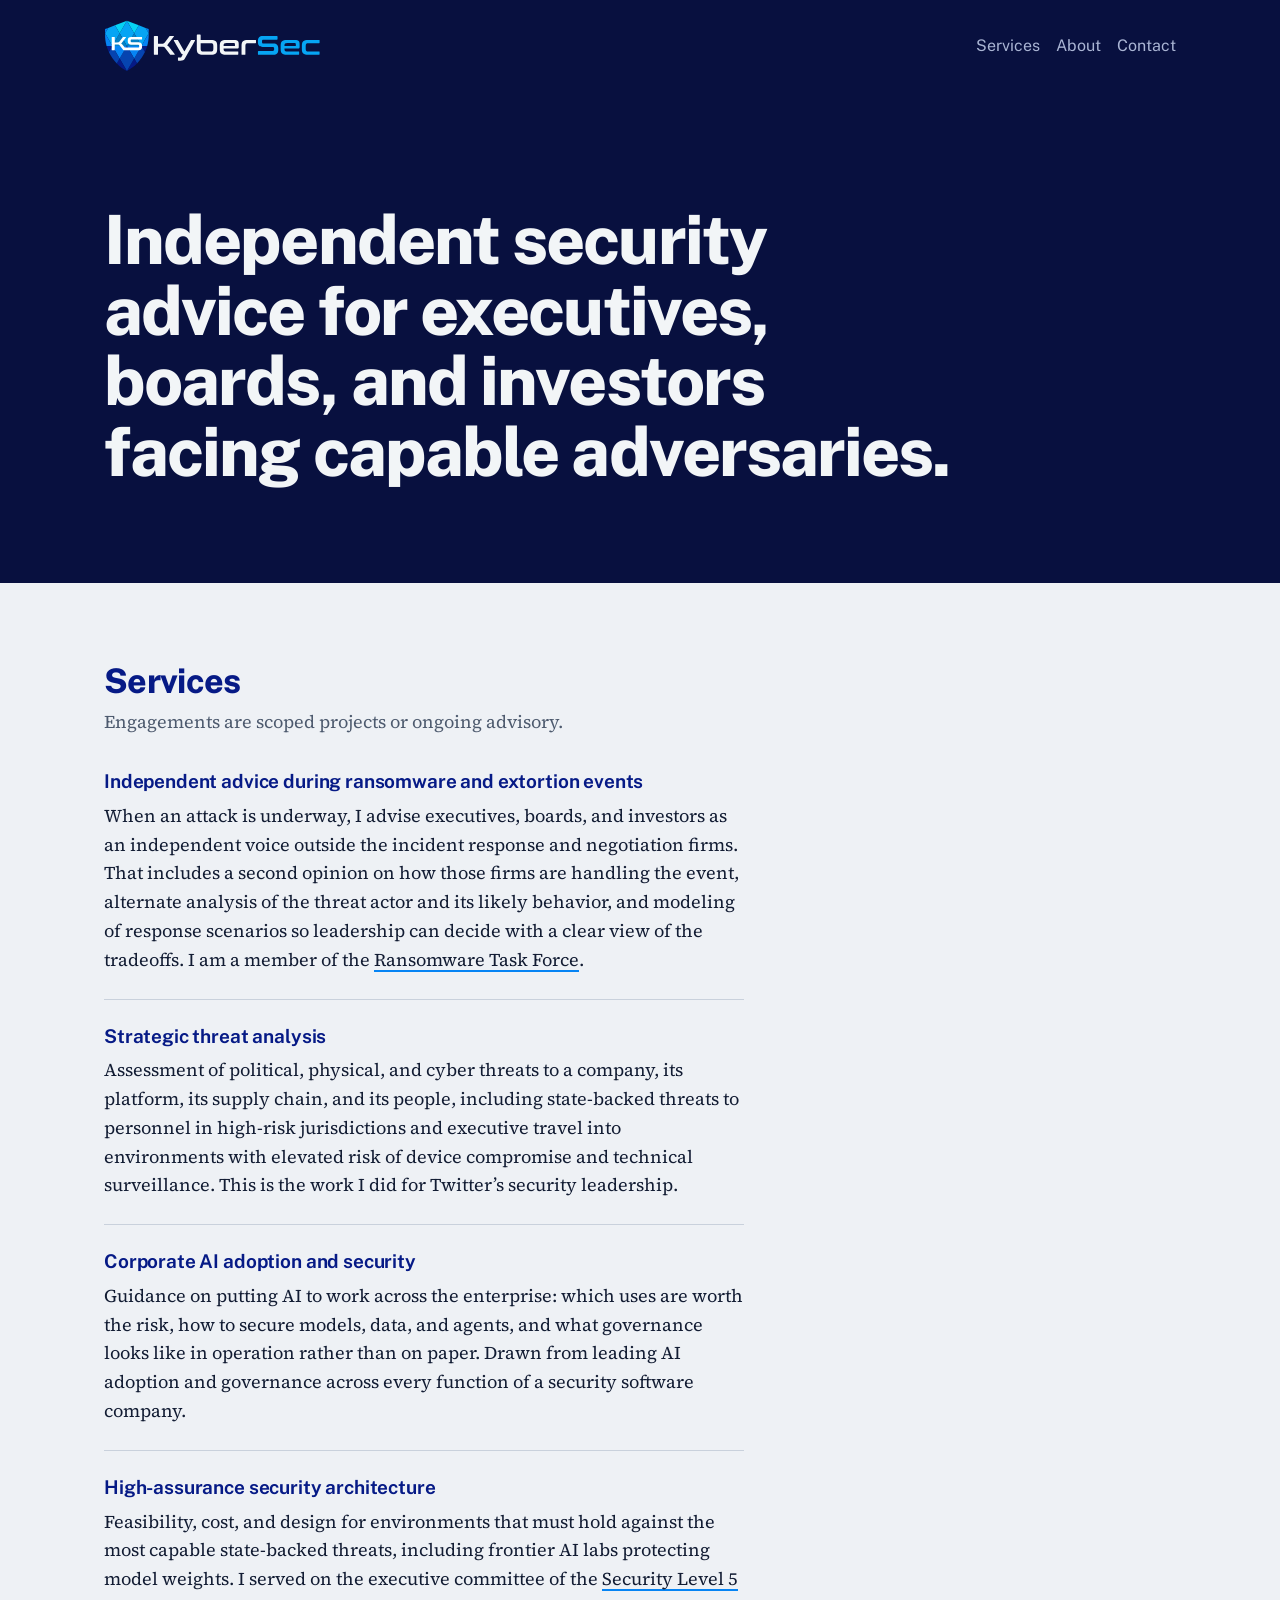
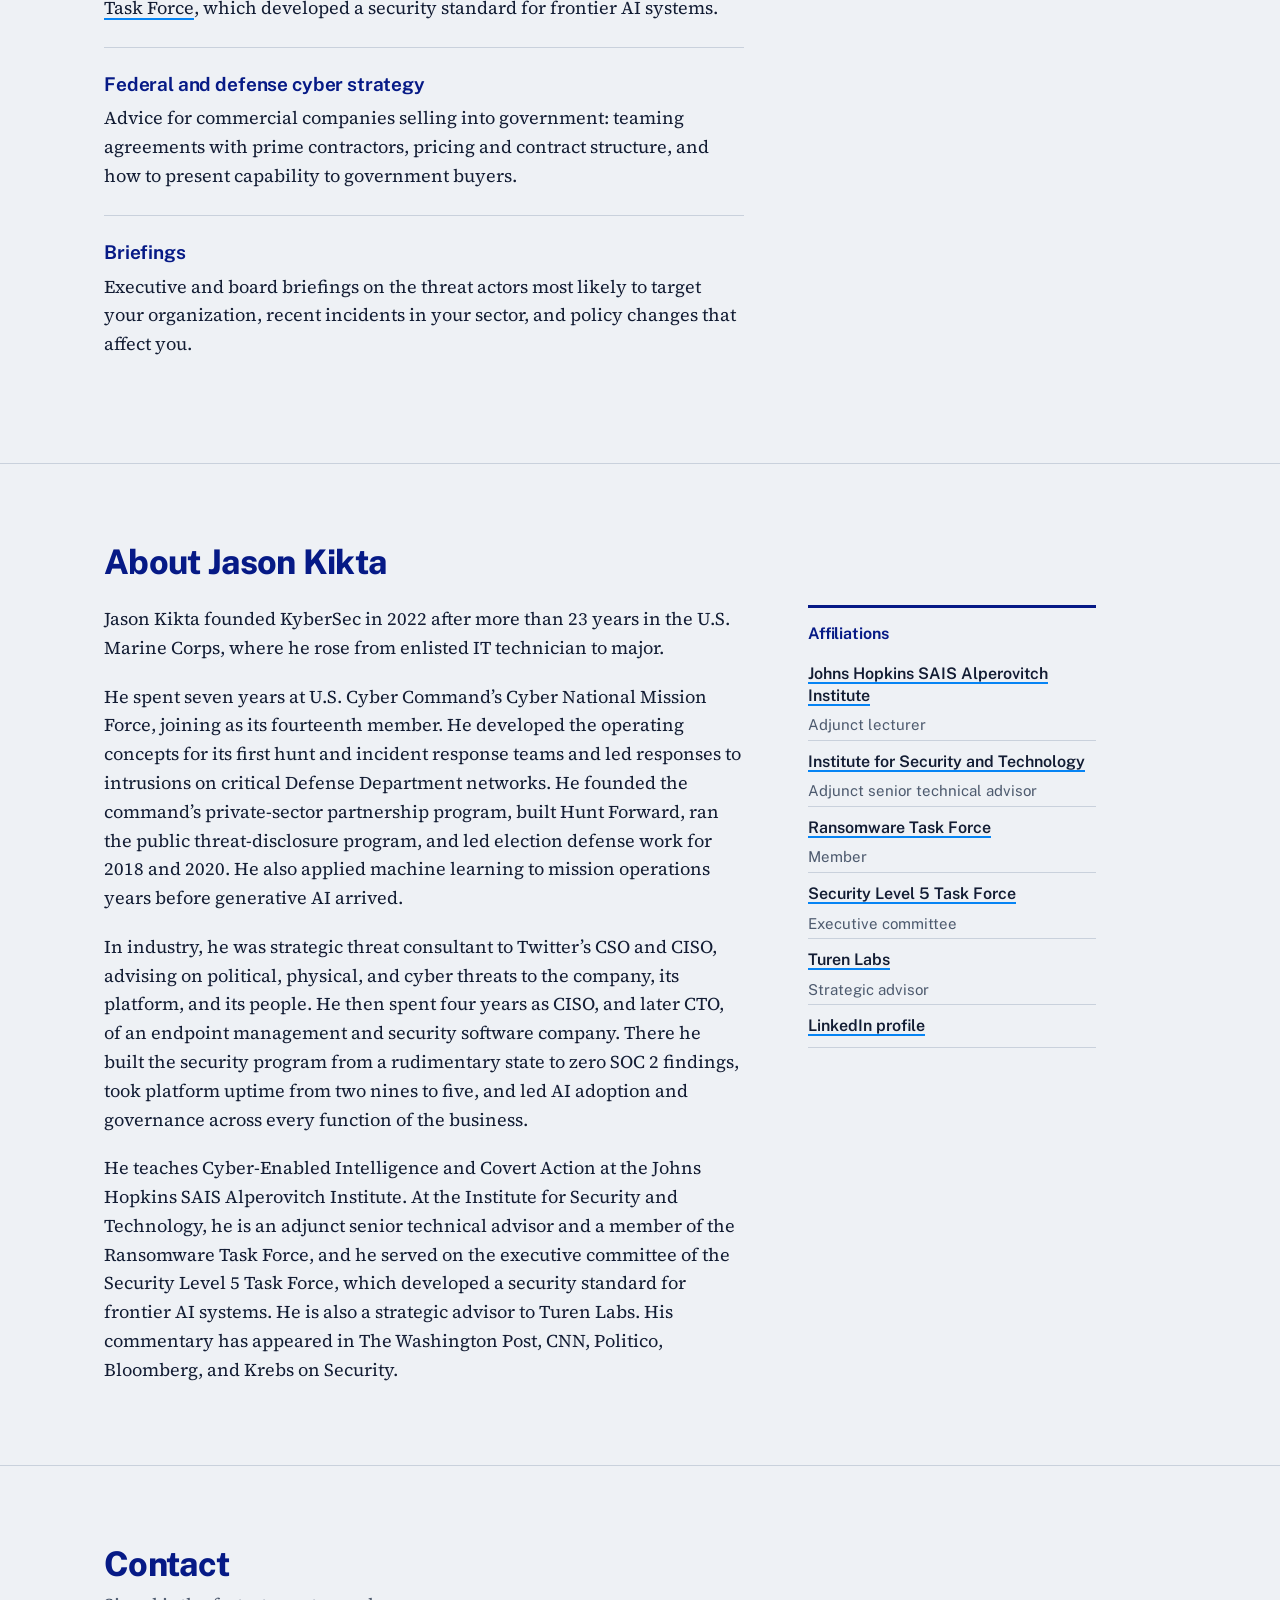
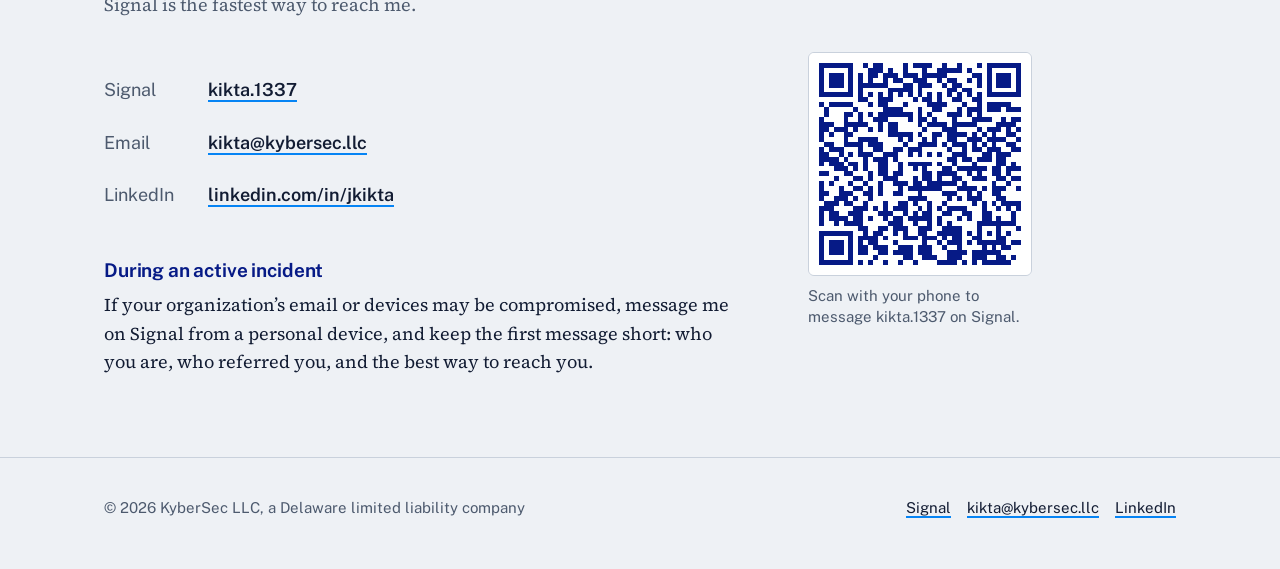
==== commit 2569dd88: "Return to single-page layout; redirect old section URLs Co-Authored-By: Claude Opus 5.5 <noreply@ant" ====
--- a/about/index.html
+++ b/about/index.html
@@ -2,117 +2,12 @@
 <html lang="en">
 <head>
   <meta charset="utf-8">
-  <meta name="viewport" content="width=device-width, initial-scale=1">
-  <meta http-equiv="Content-Security-Policy" content="default-src 'none'; style-src 'self'; font-src 'self'; img-src 'self'; manifest-src 'self'; base-uri 'none'; form-action 'none'">
-  <meta name="referrer" content="strict-origin-when-cross-origin">
-  <title>Jason Kikta | KyberSec LLC</title>
-  <meta name="description" content="Jason Kikta, founder of KyberSec LLC: former U.S. Cyber Command Cyber National Mission Force, former CISO and CTO, and adjunct at Johns Hopkins SAIS and the Institute for Security and Technology.">
-  <link rel="canonical" href="https://www.kybersec.llc/about/">
-  <meta property="og:type" content="website">
-  <meta property="og:site_name" content="KyberSec LLC">
-  <meta property="og:url" content="https://www.kybersec.llc/about/">
-  <meta property="og:title" content="Jason Kikta | KyberSec LLC">
-  <meta property="og:description" content="Jason Kikta, founder of KyberSec LLC: former U.S. Cyber Command Cyber National Mission Force, former CISO and CTO, and adjunct at Johns Hopkins SAIS and the Institute for Security and Technology.">
-  <meta property="og:image" content="https://www.kybersec.llc/og-image.png">
-  <meta property="og:image:width" content="1200">
-  <meta property="og:image:height" content="630">
-  <meta property="og:image:alt" content="KyberSec logo on a navy background with the line: Independent security advice from Jason Kikta.">
-  <meta name="twitter:card" content="summary_large_image">
-  <link rel="icon" href="/favicon.svg" type="image/svg+xml">
-  <link rel="icon" href="/favicon-32.png" sizes="32x32" type="image/png">
-  <link rel="apple-touch-icon" href="/apple-touch-icon.png">
-  <link rel="manifest" href="/site.webmanifest">
-  <link rel="describedby" href="/llms.txt" type="text/markdown">
-  <meta name="theme-color" content="#08103f">
-  <link rel="preload" href="/fonts/public-sans.woff2" as="font" type="font/woff2" crossorigin>
-  <link rel="preload" href="/fonts/source-serif-4.woff2" as="font" type="font/woff2" crossorigin>
-  <link rel="stylesheet" href="/styles.css">
-  <script type="application/ld+json">
-{
- "@context": "https://schema.org",
- "@graph": [
-  {
-   "@type": "ProfessionalService",
-   "@id": "https://www.kybersec.llc/#org",
-   "name": "KyberSec LLC",
-   "url": "https://www.kybersec.llc/",
-   "logo": "https://www.kybersec.llc/logo.svg",
-   "email": "kikta@kybersec.llc",
-   "founder": {
-    "@id": "https://www.kybersec.llc/about/#jason"
-   },
-   "description": "Independent security consulting for executives, boards, and investors facing ransomware, extortion, and state-backed threats."
-  },
-  {
-   "@type": "Person",
-   "@id": "https://www.kybersec.llc/about/#jason",
-   "name": "Jason Kikta",
-   "jobTitle": "Principal",
-   "worksFor": {
-    "@id": "https://www.kybersec.llc/#org"
-   },
-   "url": "https://www.kybersec.llc/about/",
-   "sameAs": [
-    "https://www.linkedin.com/in/jkikta",
-    "https://securityandtechnology.org/person/jason-kikta/"
-   ]
-  }
- ]
-}
-  </script>
+  <meta name="robots" content="noindex">
+  <link rel="canonical" href="https://www.kybersec.llc/">
+  <meta http-equiv="refresh" content="0; url=/#about">
+  <title>KyberSec LLC</title>
 </head>
 <body>
-  <a class="skip" href="#main">Skip to content</a>
-  <header class="masthead">
-    <div class="wrap masthead-inner">
-      <a class="wordmark" href="/"><img src="/logo-reverse.svg" alt="KyberSec LLC, home" width="250" height="60"></a>
-      <nav aria-label="Primary">
-        <ul>
-          <li><a href="/services/">Services</a></li>
-          <li><a href="/about/" aria-current="page">About</a></li>
-          <li><a href="/contact/">Contact</a></li>
-        </ul>
-      </nav>
-    </div>
-  </header>
-  <main id="main" tabindex="-1">
-    <div class="hero-band">
-      <div class="wrap hero hero-page">
-        <h1>Jason Kikta</h1>
-      <p class="hero-sub">Founder and principal, KyberSec LLC</p>
-      </div>
-    </div>
-    <div class="wrap page-body about-grid">
-      <div class="prose" id="jason">
-          <p>Jason Kikta founded KyberSec in 2022 after more than 23 years in the U.S. Marine Corps, where he rose from enlisted IT technician to major.</p>
-          <p>He spent seven years at U.S. Cyber Command&rsquo;s Cyber National Mission Force, joining as its fourteenth member. He developed the operating concepts for its first hunt and incident response teams and led responses to intrusions on critical Defense Department networks. He founded the command&rsquo;s private-sector partnership program, built Hunt Forward, ran the public threat-disclosure program, and led election defense work for 2018 and 2020. He also applied machine learning to mission operations years before generative AI arrived.</p>
-          <p>In industry, he was strategic threat consultant to Twitter&rsquo;s CSO and CISO, advising on political, physical, and cyber threats to the company, its platform, and its people. He then spent four years as CISO, and later CTO, of an endpoint management and security software company. There he built the security program from a rudimentary state to zero SOC&nbsp;2 findings, took platform uptime from two nines to five, and led AI adoption and governance across every function of the business.</p>
-          <p>He teaches Cyber-Enabled Intelligence and Covert Action at the Johns Hopkins SAIS Alperovitch Institute. At the Institute for Security and Technology, he is an adjunct senior technical advisor and a member of the Ransomware Task Force, and he served on the executive committee of the Security Level&nbsp;5 Task Force, which developed a security standard for frontier AI systems. He is also a strategic advisor to Turen Labs. His commentary has appeared in The Washington Post, CNN, Politico, Bloomberg, and Krebs on Security.</p>
-        <p class="more"><a href="/contact/">Contact Jason</a></p>
-      </div>
-      <aside class="facts" aria-labelledby="facts-h">
-        <h2 id="facts-h">Affiliations</h2>
-        <ul>
-          <li><a href="https://alperovitch.sais.jhu.edu/">Johns Hopkins SAIS Alperovitch Institute</a><span>Adjunct lecturer</span></li>
-          <li><a href="https://securityandtechnology.org/person/jason-kikta/">Institute for Security and Technology</a><span>Adjunct senior technical advisor</span></li>
-          <li><a href="https://securityandtechnology.org/ransomwaretaskforce/">Ransomware Task Force</a><span>Member</span></li>
-          <li><a href="https://securityandtechnology.org/sl5/">Security Level&nbsp;5 Task Force</a><span>Executive committee</span></li>
-          <li><a href="https://turen.io/">Turen Labs</a><span>Strategic advisor</span></li>
-          <li><a href="https://www.linkedin.com/in/jkikta" rel="noopener">LinkedIn profile</a></li>
-        </ul>
-      </aside>
-    </div>
-  </main>
-
-  <footer class="footer">
-    <div class="wrap footer-inner">
-      <p>&copy; 2026 KyberSec LLC, a Delaware limited liability company</p>
-      <ul>
-        <li><a href="https://signal.me/#eu/uKuiqjh27JBwfQ8UtlD77HINbyJ3RTp33RQztLLfVzUA3m6VDRRMsIzrnYrjlqFu" rel="noopener">Signal</a></li>
-        <li><a href="mailto:kikta@kybersec.llc">kikta@kybersec.llc</a></li>
-        <li><a href="https://www.linkedin.com/in/jkikta" rel="noopener">LinkedIn</a></li>
-      </ul>
-    </div>
-  </footer>
+  <p><a href="/#about">Continue to KyberSec LLC</a></p>
 </body>
 </html>
